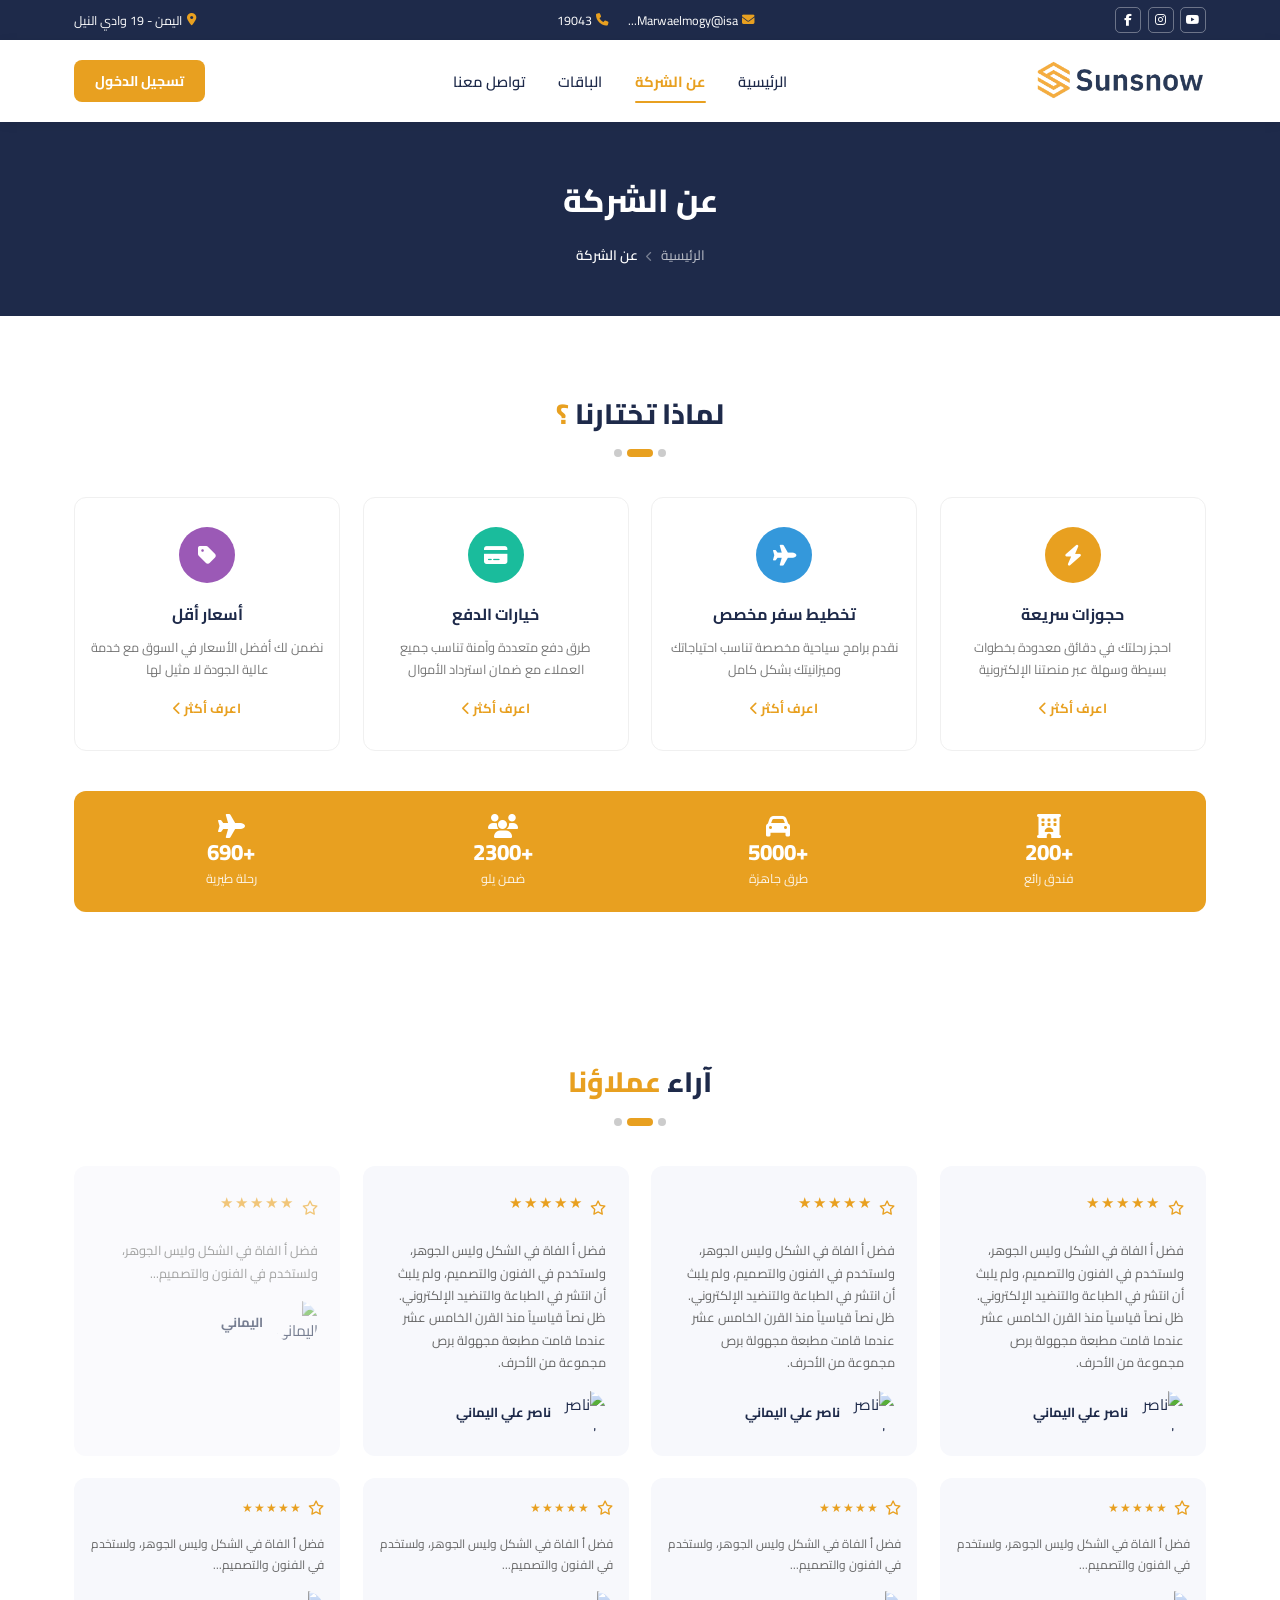
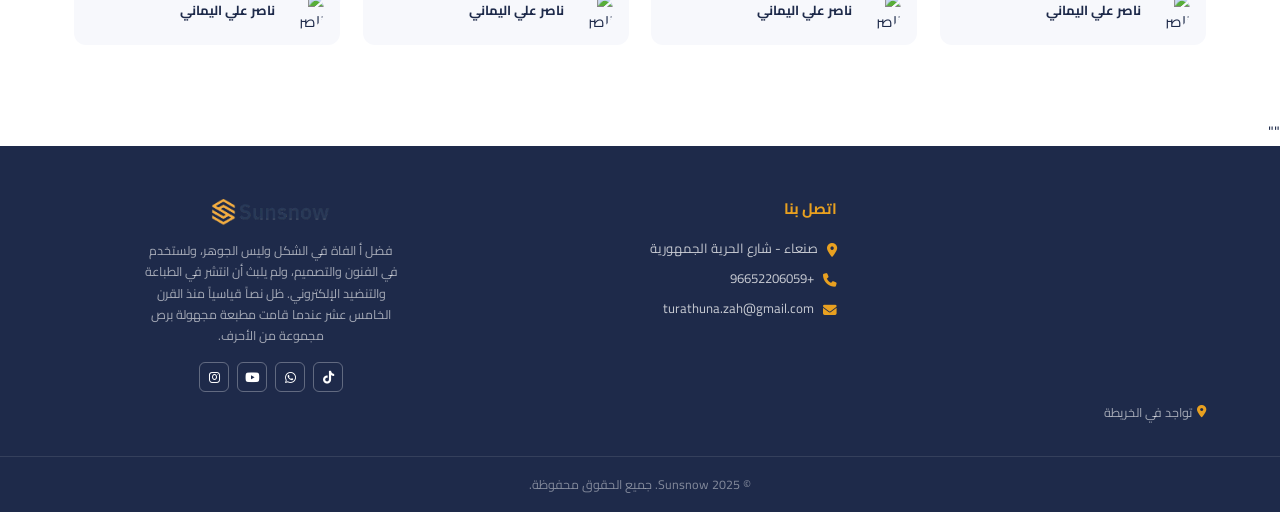
==== about.html @ 47062b10 "'sun'" ====
<!DOCTYPE html>
<html lang="ar" dir="rtl">
<head>
  <meta charset="UTF-8">
  <meta name="viewport" content="width=device-width, initial-scale=1.0">
  <title>Sunsnow - عن الشركة</title>
  <link rel="preconnect" href="https://fonts.googleapis.com">
  <link rel="preconnect" href="https://fonts.gstatic.com" crossorigin>
  <link href="https://fonts.googleapis.com/css2?family=Cairo:wght@400;600;700;800&display=swap" rel="stylesheet">
  <link rel="stylesheet" href="https://cdnjs.cloudflare.com/ajax/libs/font-awesome/6.5.0/css/all.min.css">
  <link rel="stylesheet" href="css/variables.css">
  <link rel="stylesheet" href="css/reset.css">
  <link rel="stylesheet" href="css/main.css">
  <link rel="stylesheet" href="css/about.css">
</head>
<body>

<!-- ===== TOP BAR ===== -->
<div class="topbar">
  <div class="container topbar__inner">
    <div class="topbar__social">
      <a href="#" aria-label="YouTube"><i class="fab fa-youtube"></i></a>
      <a href="#" aria-label="Instagram"><i class="fab fa-instagram"></i></a>
      <a href="#" aria-label="Facebook"><i class="fab fa-facebook-f"></i></a>
    </div>
    <div class="topbar__contact">
      <span><i class="fas fa-envelope"></i> Marwaelmogy@isa...</span>
      <span><i class="fas fa-phone"></i> 19043</span>
    </div>
    <div class="topbar__location">
      <span><i class="fas fa-map-marker-alt"></i> اليمن - 19 وادي النيل</span>
    </div>
  </div>
</div>

<!-- ===== NAVBAR ===== -->
<nav class="navbar" role="navigation" aria-label="القائمة الرئيسية">
  <div class="container navbar__inner">
    <div class="navbar__logo">
      <span class="navbar__logo-text">
        <img src="img/sunsnow.png" width="170" alt="Sunsnow">
      </span>
    </div>
    <ul class="navbar__links" role="list">
      <li><a href="index.html" class="nav-link">الرئيسية</a></li>
      <li><a href="about.html" class="nav-link nav-link--active" aria-current="page">عن الشركة</a></li>
      <li><a href="packages.html" class="nav-link">الباقات</a></li>
      <li><a href="index.html#contact" class="nav-link">تواصل معنا</a></li>
    </ul>
    <button class="btn-login" type="button">تسجيل الدخول</button>
  </div>
</nav>

<!-- ===== PAGE HERO (breadcrumb) ===== -->
<section class="page-hero" aria-label="عن الشركة">
  <div class="container page-hero__inner">
    <h1 class="page-hero__title">عن الشركة</h1>
    <nav class="breadcrumb" aria-label="مسار التنقل">
      <a href="index.html">الرئيسية</a>
      <span aria-hidden="true"><i class="fas fa-chevron-left"></i></span>
      <span aria-current="page">عن الشركة</span>
    </nav>
  </div>
</section>

<!-- ===== WHY US ===== -->
<section class="section why-us" aria-labelledby="why-title">
  <div class="container">
    <div class="section__head">
      <h2 id="why-title" class="section__title">لماذا تختارنا <span class="gold">؟</span></h2>
      <div class="section__divider"><span></span><span class="active"></span><span></span></div>
    </div>
    <div class="why-grid">
      <div class="why-card">
        <div class="why-card__icon why-card__icon--orange">
          <i class="fas fa-bolt"></i>
        </div>
        <h3>حجوزات سريعة</h3>
        <p>احجز رحلتك في دقائق معدودة بخطوات بسيطة وسهلة عبر منصتنا الإلكترونية</p>
        <a href="#" class="link-gold">اعرف أكثر <i class="fas fa-chevron-left"></i></a>
      </div>
      <div class="why-card">
        <div class="why-card__icon why-card__icon--blue">
          <i class="fas fa-plane"></i>
        </div>
        <h3>تخطيط سفر مخصص</h3>
        <p>نقدم برامج سياحية مخصصة تناسب احتياجاتك وميزانيتك بشكل كامل</p>
        <a href="#" class="link-gold">اعرف أكثر <i class="fas fa-chevron-left"></i></a>
      </div>
      <div class="why-card">
        <div class="why-card__icon why-card__icon--teal">
          <i class="fas fa-credit-card"></i>
        </div>
        <h3>خيارات الدفع</h3>
        <p>طرق دفع متعددة وآمنة تناسب جميع العملاء مع ضمان استرداد الأموال</p>
        <a href="#" class="link-gold">اعرف أكثر <i class="fas fa-chevron-left"></i></a>
      </div>
      <div class="why-card">
        <div class="why-card__icon why-card__icon--purple">
          <i class="fas fa-tag"></i>
        </div>
        <h3>أسعار أقل</h3>
        <p>نضمن لك أفضل الأسعار في السوق مع خدمة عالية الجودة لا مثيل لها</p>
        <a href="#" class="link-gold">اعرف أكثر <i class="fas fa-chevron-left"></i></a>
      </div>
    </div>

    <!-- Stats bar -->
    <div class="stats-bar">
      <div class="stat">
        <i class="fas fa-hotel stat__icon"></i>
        <span class="stat__num">+200</span>
        <span class="stat__lbl">فندق رائع</span>
      </div>
      <div class="stat">
        <i class="fas fa-car stat__icon"></i>
        <span class="stat__num">+5000</span>
        <span class="stat__lbl">طرق جاهزة</span>
      </div>
      <div class="stat">
        <i class="fas fa-users stat__icon"></i>
        <span class="stat__num">+2300</span>
        <span class="stat__lbl">ضمن يلو</span>
      </div>
      <div class="stat">
        <i class="fas fa-plane stat__icon"></i>
        <span class="stat__num">+690</span>
        <span class="stat__lbl">رحلة طيرية</span>
      </div>
    </div>
  </div>
</section>

<!-- ===== TESTIMONIALS ===== -->
<section class="section testimonials" aria-labelledby="test-title">
  <div class="container">
    <div class="section__head">
      <h2 id="test-title" class="section__title">آراء <span class="gold">عملاؤنا</span></h2>
      <div class="section__divider"><span></span><span class="active"></span><span></span></div>
    </div>
    <!-- Row 1 -->
    <div class="test-grid test-grid--4col">
      <article class="test-card">
        <div class="test-card__top">
          <span class="test-card__star-empty"><i class="far fa-star"></i></span>
          <div class="test-card__stars">★★★★★</div>
        </div>
        <p class="test-card__text">فضل أ الفاة في الشكل وليس الجوهر، ولستخدم في الفنون والتصميم، ولم يلبث أن انتشر في الطباعة والتنضيد الإلكتروني. ظل نصاً قياسياً منذ القرن الخامس عشر عندما قامت مطبعة مجهولة برص مجموعة من الأحرف.</p>
        <div class="test-card__author">
          <img src="https://i.pravatar.cc/48?img=5" alt="ناصر علي اليماني" loading="lazy">
          <div>
            <strong>ناصر علي اليماني</strong>
          </div>
        </div>
      </article>
      <article class="test-card">
        <div class="test-card__top">
          <span class="test-card__star-empty"><i class="far fa-star"></i></span>
          <div class="test-card__stars">★★★★★</div>
        </div>
        <p class="test-card__text">فضل أ الفاة في الشكل وليس الجوهر، ولستخدم في الفنون والتصميم، ولم يلبث أن انتشر في الطباعة والتنضيد الإلكتروني. ظل نصاً قياسياً منذ القرن الخامس عشر عندما قامت مطبعة مجهولة برص مجموعة من الأحرف.</p>
        <div class="test-card__author">
          <img src="https://i.pravatar.cc/48?img=9" alt="ناصر علي اليماني" loading="lazy">
          <div>
            <strong>ناصر علي اليماني</strong>
          </div>
        </div>
      </article>
      <article class="test-card">
        <div class="test-card__top">
          <span class="test-card__star-empty"><i class="far fa-star"></i></span>
          <div class="test-card__stars">★★★★★</div>
        </div>
        <p class="test-card__text">فضل أ الفاة في الشكل وليس الجوهر، ولستخدم في الفنون والتصميم، ولم يلبث أن انتشر في الطباعة والتنضيد الإلكتروني. ظل نصاً قياسياً منذ القرن الخامس عشر عندما قامت مطبعة مجهولة برص مجموعة من الأحرف.</p>
        <div class="test-card__author">
          <img src="https://i.pravatar.cc/48?img=15" alt="ناصر علي اليماني" loading="lazy">
          <div>
            <strong>ناصر علي اليماني</strong>
          </div>
        </div>
      </article>
      <!-- 4th card partial visible -->
      <article class="test-card test-card--peek">
        <div class="test-card__top">
          <span class="test-card__star-empty"><i class="far fa-star"></i></span>
          <div class="test-card__stars">★★★★★</div>
        </div>
        <p class="test-card__text">فضل أ الفاة في الشكل وليس الجوهر، ولستخدم في الفنون والتصميم...</p>
        <div class="test-card__author">
          <img src="https://i.pravatar.cc/48?img=20" alt="اليماني" loading="lazy">
          <div><strong>اليماني</strong></div>
        </div>
      </article>
    </div>
    <!-- Row 2 -->
    <div class="test-grid test-grid--sm" style="margin-top:1.4rem;">
      <article class="test-card test-card--sm">
        <div class="test-card__top">
          <span class="test-card__star-empty"><i class="far fa-star"></i></span>
          <div class="test-card__stars test-card__stars--sm">★★★★★</div>
        </div>
        <p class="test-card__text" style="font-size:0.75rem;">فضل أ الفاة في الشكل وليس الجوهر، ولستخدم في الفنون والتصميم...</p>
        <div class="test-card__author">
          <img src="https://i.pravatar.cc/40?img=25" alt="ناصر علي اليماني" loading="lazy">
          <div><strong>ناصر علي اليماني</strong></div>
        </div>
      </article>
      <article class="test-card test-card--sm">
        <div class="test-card__top">
          <span class="test-card__star-empty"><i class="far fa-star"></i></span>
          <div class="test-card__stars test-card__stars--sm">★★★★★</div>
        </div>
        <p class="test-card__text" style="font-size:0.75rem;">فضل أ الفاة في الشكل وليس الجوهر، ولستخدم في الفنون والتصميم...</p>
        <div class="test-card__author">
          <img src="https://i.pravatar.cc/40?img=30" alt="ناصر علي اليماني" loading="lazy">
          <div><strong>ناصر علي اليماني</strong></div>
        </div>
      </article>
      <article class="test-card test-card--sm">
        <div class="test-card__top">
          <span class="test-card__star-empty"><i class="far fa-star"></i></span>
          <div class="test-card__stars test-card__stars--sm">★★★★★</div>
        </div>
        <p class="test-card__text" style="font-size:0.75rem;">فضل أ الفاة في الشكل وليس الجوهر، ولستخدم في الفنون والتصميم...</p>
        <div class="test-card__author">
          <img src="https://i.pravatar.cc/40?img=35" alt="ناصر علي اليماني" loading="lazy">
          <div><strong>ناصر علي اليماني</strong></div>
        </div>
      </article>
      <article class="test-card test-card--sm">
        <div class="test-card__top">
          <span class="test-card__star-empty"><i class="far fa-star"></i></span>
          <div class="test-card__stars test-card__stars--sm">★★★★★</div>
        </div>
        <p class="test-card__text" style="font-size:0.75rem;">فضل أ الفاة في الشكل وليس الجوهر، ولستخدم في الفنون والتصميم...</p>
        <div class="test-card__author">
          <img src="https://i.pravatar.cc/40?img=40" alt="ناصر علي اليماني" loading="lazy">
          <div><strong>ناصر علي اليماني</strong></div>
        </div>
      </article>
    </div>
  </div>
</section>
""

<!-- ===== FOOTER ===== -->
<footer class="footer" role="contentinfo">
  <div class="container footer__inner">
    <div class="footer__map">
      <iframe
        src="https://www.openstreetmap.org/export/embed.html?bbox=44.1,12.7,44.3,12.9&layer=mapnik"
        width="100%" height="190" style="border:0;border-radius:8px;" loading="lazy"
        title="خريطة موقع Sunsnow"></iframe>
      <p class="footer__map-label"><i class="fas fa-map-marker-alt"></i> تواجد في الخريطة</p>
    </div>
    <div class="footer__col">
      <h4 class="footer__col-title">اتصل بنا</h4>
      <ul class="footer__contact-list">
        <li>
          <span class="footer__contact-icon"><i class="fas fa-map-marker-alt"></i></span>
          <span>صنعاء - شارع الحرية الجمهورية</span>
        </li>
        <li>
          <span class="footer__contact-icon"><i class="fas fa-phone"></i></span>
          <span>+96652206059</span>
        </li>
        <li>
          <span class="footer__contact-icon"><i class="fas fa-envelope"></i></span>
          <span>turathuna.zah@gmail.com</span>
        </li>
      </ul>
    </div>
    <div class="footer__brand">
      <div class="footer__logo">
        <img src="img/sunsnow.png" width="120" alt="Sunsnow">
      </div>
      <p class="footer__tagline">فضل أ الفاة في الشكل وليس الجوهر، ولستخدم في الفنون والتصميم، ولم يلبث أن انتشر في الطباعة والتنضيد الإلكتروني. ظل نصاً قياسياً منذ القرن الخامس عشر عندما قامت مطبعة مجهولة برص مجموعة من الأحرف.</p>
      <div class="footer__social">
        <a href="#" aria-label="TikTok"><i class="fab fa-tiktok"></i></a>
        <a href="#" aria-label="WhatsApp"><i class="fab fa-whatsapp"></i></a>
        <a href="#" aria-label="YouTube"><i class="fab fa-youtube"></i></a>
        <a href="#" aria-label="Instagram"><i class="fab fa-instagram"></i></a>
      </div>
    </div>
  </div>
  <div class="footer__bottom">
    <p>© 2025 Sunsnow. جميع الحقوق محفوظة.</p>
  </div>
</footer>

</body>
</html>
---- css/variables.css ----
:root {
  /* Colors */
  --color-navy: #1e2a4a;
  --color-gold: #e8a020;
  --color-white: #ffffff;
  --color-gray-light: #f5f5f5;
  --color-gray-text: #666666;
  --color-green: #25d366;
  --color-shadow: rgba(0, 0, 0, 0.1);

  /* Typography */
  --font-hero-title: 2.5rem;
  --font-section-title: 1.8rem;
  --font-card-title: 1.1rem;
  --font-body: 0.95rem;
  --font-small: 0.8rem;

  /* Layout */
  --container-max-width: 1200px;
  --container-padding: 0 1.5rem;
  --border-radius-card: 12px;
  --border-radius-btn: 8px;
}
---- css/main.css ----
/* =============================================
   SUNSNOW — Main Stylesheet
   ============================================= */

/* ---------- RESET & BASE ---------- */
*, *::before, *::after { box-sizing: border-box; margin: 0; padding: 0; }
ul, ol { list-style: none; }
a { text-decoration: none; color: inherit; }
img { max-width: 100%; display: block; }
button { cursor: pointer; font-family: inherit; border: none; background: none; }
input, select, textarea { font-family: inherit; }

body {
  font-family: 'Cairo', 'Tajawal', sans-serif;
  font-size: 0.95rem;
  color: #1e2a4a;
  background: #fff;
  direction: rtl;
}

.container {
  max-width: 1180px;
  margin: 0 auto;
  padding: 0 1.5rem;
}

/* ---------- UTILITIES ---------- */
.gold { color: #e8a020; }
.btn-gold {
  display: inline-flex;
  align-items: center;
  gap: 0.4rem;
  background: #e8a020;
  color: #fff;
  font-family: inherit;
  font-weight: 700;
  font-size: 0.95rem;
  padding: 0.65rem 1.6rem;
  border-radius: 8px;
  border: none;
  cursor: pointer;
  transition: opacity .2s, transform .1s;
}
.btn-gold:hover { opacity: .88; transform: translateY(-1px); }

.link-gold {
  color: #e8a020;
  font-weight: 700;
  font-size: 0.82rem;
}
.link-gold:hover { text-decoration: underline; }

/* Section shared */
.section { padding: 4.5rem 0; }

.section__head { text-align: center; margin-bottom: 2.5rem; }

.section__title {
  font-size: 1.75rem;
  font-weight: 800;
  color: #1e2a4a;
  margin-bottom: 0.6rem;
}

.section__divider {
  display: flex;
  justify-content: center;
  align-items: center;
  gap: 5px;
}
.section__divider span {
  width: 8px; height: 8px;
  border-radius: 50%;
  background: #ccc;
  display: inline-block;
}
.section__divider span.active {
  width: 26px;
  border-radius: 4px;
  background: #e8a020;
}

/* ---------- TOP BAR ---------- */
.topbar {
  background: #1e2a4a;
  color: #fff;
  font-size: 0.78rem;
  padding: 0.45rem 0;
}
.topbar__inner {
  display: flex;
  justify-content: space-between;
  align-items: center;
  gap: 1rem;
}
.topbar__social { display: flex; gap: 0.4rem; }
.topbar__social a,
.topbar__contact span,
.topbar__location span {
  display: inline-flex;
  align-items: center;
  gap: 0.3rem;
  color: #fff;
}
.topbar__social a {
  width: 26px; height: 26px;
  border: 1px solid rgba(255,255,255,.35);
  border-radius: 5px;
  justify-content: center;
  font-size: 0.75rem;
  transition: color .2s, border-color .2s;
}
.topbar__social a:hover { color: #e8a020; border-color: #e8a020; }
.topbar__contact { display: flex; gap: 1.2rem; }
.topbar__contact span i,
.topbar__location span i { color: #e8a020; }

/* ---------- NAVBAR ---------- */
.navbar {
  background: #fff;
  box-shadow: 0 2px 10px rgba(0,0,0,.08);
  position: relative;
  z-index: 100;
  padding: 0.9rem 0;
}
.navbar__inner {
  display: flex;
  align-items: center;
  justify-content: space-between;
}
.navbar__logo {
  display: flex;
  align-items: center;
  gap: 0.45rem;
  font-size: 1.25rem;
  font-weight: 800;
  color: #1e2a4a;
}
.navbar__logo-text { letter-spacing: -0.5px; }
.navbar__links {
  display: flex;
  gap: 0.25rem;
  align-items: center;
}
.nav-link {
  color: #1e2a4a;
  font-weight: 600;
  font-size: 0.92rem;
  padding: 0.3rem 0.9rem;
  position: relative;
  transition: color .2s;
}
.nav-link:hover { color: #e8a020; }
.nav-link--active {
  color: #e8a020;
  font-weight: 700;
}
.nav-link--active::after {
  content: '';
  position: absolute;
  bottom: -4px; right: 0.9rem; left: 0.9rem;
  height: 2px;
  background: #e8a020;
  border-radius: 2px;
}
.btn-login {
  background: #e8a020;
  color: #fff;
  font-weight: 700;
  font-size: 0.88rem;
  padding: 0.5rem 1.3rem;
  border-radius: 8px;
  transition: opacity .2s;
}
.btn-login:hover { opacity: .88; }

/* Floating avatar */
.navbar__avatar {
  position: absolute;
  top: 50%; left: 50%;
  transform: translate(-50%, -50%);
  width: 54px; height: 54px;
  border-radius: 50%;
  overflow: hidden;
  border: 3px solid #fff;
  box-shadow: 0 2px 10px rgba(0,0,0,.15);
}
.navbar__avatar img { width: 100%; height: 100%; object-fit: cover; }

/* ---------- HERO ---------- */
.hero {
  background: #1e2a4a;
  color: #fff;
  padding: 5rem 0 6.5rem;
  text-align: center;
  position: relative;
}
.hero__content { max-width: 680px; margin: 0 auto; }
.hero__title {
  font-size: 2.2rem;
  font-weight: 800;
  line-height: 1.55;
  margin-bottom: 1rem;
}
.hero__sub {
  font-size: 0.95rem;
  color: rgba(255,255,255,.8);
  line-height: 1.9;
  margin-bottom: 2rem;
}
.hero__chat {
  position: absolute;
  top: 1.5rem; right: 1.5rem;
  width: 48px; height: 48px;
  border-radius: 50%;
  background: #25d366;
  color: #fff;
  font-size: 1rem;
  font-weight: 800;
  display: flex;
  align-items: center;
  justify-content: center;
  box-shadow: 0 2px 8px rgba(0,0,0,.2);
  transition: transform .2s;
}
.hero__chat:hover { transform: scale(1.1); }

/* ---------- SEARCH ---------- */
.search-wrap {
  position: relative;
  z-index: 50;
  padding-bottom: 2rem;
}
.search-wrap__inner {
  position: relative;
  display: flex;
  justify-content: center;
}
.search-box {
  background: #fff;
  border-radius: 12px;
  box-shadow: 0 6px 28px rgba(0,0,0,.12);
  padding: 1.4rem 1.8rem;
  margin-top: -3rem;
  width: 100%;
  max-width: 860px;
}
.search-box__fields {
  display: flex;
  gap: 1rem;
  align-items: flex-end;
}
.search-field {
  flex: 1;
  display: flex;
  flex-direction: column;
  gap: 0.3rem;
}
.search-field label {
  font-size: 0.78rem;
  font-weight: 700;
  color: #888;
}
.search-field input,
.search-field select {
  border: 1px solid #e0e0e0;
  border-radius: 8px;
  padding: 0.6rem 0.8rem;
  font-size: 0.88rem;
  color: #1e2a4a;
  outline: none;
  background: #fff;
  transition: border-color .2s;
}
.search-field input:focus,
.search-field select:focus { border-color: #e8a020; }
.search-box__btn {
  background: #e8a020;
  color: #fff;
  border-radius: 8px;
  padding: 0.65rem 1rem;
  font-size: 1rem;
  flex-shrink: 0;
  transition: opacity .2s;
}
.search-box__btn:hover { opacity: .85; }

/* Side avatar */
.search-wrap__avatar {
  position: absolute;
  left: 0;
  top: 50%;
  transform: translateY(calc(-50% + 1.5rem));
  width: 90px; height: 90px;
  border-radius: 50%;
  overflow: hidden;
  border: 4px solid #fff;
  box-shadow: 0 4px 14px rgba(0,0,0,.12);
}
.search-wrap__avatar img { width: 100%; height: 100%; object-fit: cover; }

/* ---------- DESTINATIONS ---------- */
.destinations { background: #f7f8fc; }

.cards-grid {
  display: grid;
  grid-template-columns: repeat(3, 1fr);
  gap: 1.4rem;
}

.dest-card {
  background: #fff;
  border-radius: 12px;
  box-shadow: 0 2px 14px rgba(0,0,0,.07);
  overflow: hidden;
  transition: transform .25s, box-shadow .25s;
}
.dest-card:hover {
  transform: translateY(-5px);
  box-shadow: 0 10px 28px rgba(0,0,0,.12);
}
.dest-card__img-wrap { position: relative; }
.dest-card__img-wrap img {
  width: 100%; height: 205px;
  object-fit: cover; display: block;
}
.badge {
  position: absolute;
  bottom: 0.7rem; right: 0.7rem;
  padding: 0.22rem 0.65rem;
  border-radius: 20px;
  font-size: 0.75rem;
  font-weight: 700;
  border: 1.5px solid currentColor;
  background: rgba(255,255,255,.92);
}
.badge--gold  { color: #e8a020; }
.badge--green { color: #2ecc71; }
.badge--blue  { color: #3498db; }

.dest-card__body { padding: 1rem 1.1rem; }
.dest-card__body h3 {
  font-size: 1rem;
  font-weight: 700;
  color: #1e2a4a;
  margin-bottom: 0.4rem;
}
.dest-card__body p {
  font-size: 0.8rem;
  color: #777;
  line-height: 1.7;
  margin-bottom: 0.7rem;
}
.dest-card__meta {
  display: flex;
  gap: 0.5rem;
  margin-bottom: 0.6rem;
  font-size: 0.82rem;
  color: #aaa;
}

/* Pagination dots */
.dots-nav {
  display: flex;
  justify-content: center;
  gap: 0.5rem;
  margin-top: 2rem;
}
.dot {
  width: 10px; height: 10px;
  border-radius: 50%;
  background: #ccc;
  transition: background .2s;
}
.dot--active {
  background: #e8a020;
  width: 26px;
  border-radius: 5px;
}

/* ---------- WHY US ---------- */
.why-us { background: #fff; }

.why-grid {
  display: grid;
  grid-template-columns: repeat(4, 1fr);
  gap: 1.4rem;
  margin-bottom: 2.5rem;
}
.why-card {
  text-align: center;
  padding: 1.8rem 1rem;
  border-radius: 12px;
  border: 1px solid #f0f0f0;
  transition: box-shadow .2s, transform .2s;
}
.why-card:hover {
  box-shadow: 0 6px 20px rgba(0,0,0,.08);
  transform: translateY(-3px);
}
.why-card__icon {
  width: 56px; height: 56px;
  border-radius: 50%;
  display: flex;
  align-items: center;
  justify-content: center;
  margin: 0 auto 1rem;
  font-size: 1.3rem;
  color: #fff;
}
.why-card__icon--purple { background: #9b59b6; }
.why-card__icon--blue   { background: #3498db; }
.why-card__icon--green  { background: #2ecc71; }
.why-card__icon--orange { background: #e8a020; }

.why-card h3 {
  font-size: 1rem;
  font-weight: 700;
  color: #1e2a4a;
  margin-bottom: 0.5rem;
}
.why-card p {
  font-size: 0.8rem;
  color: #777;
  line-height: 1.7;
  margin-bottom: 0.75rem;
}
.why-card__stat {
  display: flex;
  align-items: baseline;
  justify-content: center;
  gap: 0.3rem;
}
.why-card__num {
  font-size: 1.1rem;
  font-weight: 800;
  color: #e8a020;
}
.why-card__unit {
  font-size: 0.75rem;
  color: #aaa;
}

/* Stats bar */
.stats-bar {
  display: flex;
  justify-content: space-around;
  align-items: center;
  background: #e8a020;
  border-radius: 12px;
  padding: 1.4rem 2rem;
  gap: 1rem;
}
.stat {
  display: flex;
  flex-direction: column;
  align-items: center;
  gap: 0.2rem;
  color: #fff;
  text-align: center;
}
.stat__icon { font-size: 1.5rem; }
.stat__num  { font-size: 1.4rem; font-weight: 800; line-height: 1; }
.stat__lbl  { font-size: 0.78rem; opacity: .9; }

/* ---------- GALLERY ---------- */
.gallery { background: #f7f8fc; }

.gallery-grid {
  display: grid;
  grid-template-columns: repeat(4, 1fr);
  gap: 1rem;
}
.gallery-item {
  position: relative;
  border-radius: 12px;
  overflow: hidden;
  display: block;
}
.gallery-item img {
  width: 100%; height: 225px;
  object-fit: cover;
  display: block;
  transition: transform .35s;
}
.gallery-item:hover img { transform: scale(1.06); }
.gallery-item__overlay {
  position: absolute;
  inset: 0;
  background: linear-gradient(to top, rgba(0,0,0,.55) 0%, transparent 55%);
  display: flex;
  align-items: flex-end;
  padding: 0.8rem;
}
.gallery-item__overlay span {
  color: #fff;
  font-size: 0.82rem;
  font-weight: 700;
  display: flex;
  align-items: center;
  gap: 0.3rem;
}

/* ---------- TESTIMONIALS ---------- */
.testimonials { background: #fff; }

.test-grid {
  display: grid;
  grid-template-columns: repeat(3, 1fr);
  gap: 1.4rem;
}
.test-grid--sm {
  grid-template-columns: repeat(4, 1fr);
  margin-top: 1.4rem;
}
.test-card {
  background: #f7f8fc;
  border-radius: 12px;
  padding: 1.4rem;
  transition: box-shadow .2s;
}
.test-card:hover { box-shadow: 0 4px 16px rgba(0,0,0,.08); }
.test-card__stars {
  color: #e8a020;
  font-size: 0.95rem;
  letter-spacing: 2px;
  margin-bottom: 0.7rem;
}
.test-card__stars--sm {
  font-size: 0.72rem;
  margin-bottom: 0;
  letter-spacing: 1px;
}
.test-card__text {
  font-size: 0.8rem;
  color: #666;
  line-height: 1.75;
  margin-bottom: 1rem;
}
.test-card__author {
  display: flex;
  align-items: center;
  gap: 0.7rem;
}
.test-card__author img {
  width: 44px; height: 44px;
  border-radius: 50%;
  object-fit: cover;
  flex-shrink: 0;
}
.test-card--sm .test-card__author img {
  width: 38px; height: 38px;
}
.test-card__author strong {
  display: block;
  font-size: 0.82rem;
  font-weight: 700;
  color: #1e2a4a;
}
.test-card__author span {
  font-size: 0.72rem;
  color: #aaa;
}
.test-card--sm { padding: 1rem; }

/* ---------- CONTACT ---------- */
.contact { background: #f7f8fc; }

.contact__inner {
  display: grid;
  grid-template-columns: 1fr 1fr;
  gap: 3.5rem;
  align-items: start;
}
.contact__form {
  display: flex;
  flex-direction: column;
  gap: 1rem;
}
.form-row {
  display: flex;
  flex-direction: column;
  gap: 0.3rem;
}
.form-row label {
  font-size: 0.82rem;
  font-weight: 700;
  color: #1e2a4a;
}
.form-row input,
.form-row textarea {
  border: 1px solid #ddd;
  border-radius: 8px;
  padding: 0.65rem 0.9rem;
  font-size: 0.88rem;
  color: #1e2a4a;
  background: #fff;
  outline: none;
  resize: none;
  transition: border-color .2s;
}
.form-row input:focus,
.form-row textarea:focus { border-color: #e8a020; }
.form-row textarea { min-height: 110px; }

.contact__list {
  display: flex;
  flex-direction: column;
  gap: 1rem;
  margin-top: 1.5rem;
}
.contact__list li {
  display: flex;
  align-items: center;
  gap: 0.75rem;
  font-size: 0.9rem;
  color: #1e2a4a;
}
.contact__icon {
  width: 36px; height: 36px;
  border-radius: 50%;
  display: flex;
  align-items: center;
  justify-content: center;
  flex-shrink: 0;
  font-size: 0.9rem;
}
.contact__icon--gold {
  background: #e8a020;
  color: #fff;
}

/* ---------- FOOTER ---------- */
.footer {
  background: #1e2a4a;
  color: #fff;
  padding: 3rem 0 0;
}
.footer__inner {
  display: grid;
  grid-template-columns: 1.2fr 0.8fr 1fr;
  gap: 2.5rem;
  align-items: start;
  padding-bottom: 2rem;
}
.footer__map-label {
  font-size: 0.78rem;
  color: rgba(255,255,255,.6);
  margin-top: 0.5rem;
  display: flex;
  align-items: center;
  gap: 0.3rem;
}
.footer__map-label i { color: #e8a020; }

.footer__col-title {
  font-size: 0.95rem;
  font-weight: 700;
  color: #e8a020;
  margin-bottom: 1rem;
}
.footer__col ul { display: flex; flex-direction: column; gap: 0.5rem; }
.footer__col a {
  font-size: 0.82rem;
  color: rgba(255,255,255,.7);
  transition: color .2s;
}
.footer__col a:hover { color: #e8a020; }

.footer__brand { text-align: center; }
.footer__logo {
  display: flex;
  align-items: center;
  justify-content: center;
  gap: 0.45rem;
  font-size: 1.2rem;
  font-weight: 800;
  color: #fff;
  margin-bottom: 0.6rem;
}
.footer__tagline {
  font-size: 0.8rem;
  color: rgba(255,255,255,.6);
  margin-bottom: 1rem;
}
.footer__social {
  display: flex;
  justify-content: center;
  gap: 0.5rem;
}
.footer__social a {
  width: 30px; height: 30px;
  border: 1px solid rgba(255,255,255,.3);
  border-radius: 6px;
  display: flex;
  align-items: center;
  justify-content: center;
  font-size: 0.8rem;
  color: #fff;
  transition: color .2s, border-color .2s;
}
.footer__social a:hover { color: #e8a020; border-color: #e8a020; }

.footer__bottom {
  border-top: 1px solid rgba(255,255,255,.1);
  text-align: center;
  padding: 1rem;
  font-size: 0.78rem;
  color: rgba(255,255,255,.45);
}

/* ---------- RESPONSIVE ---------- */
@media (max-width: 1023px) {
  .why-grid { grid-template-columns: repeat(2, 1fr); }
  .gallery-grid { grid-template-columns: repeat(2, 1fr); }
  .footer__inner { grid-template-columns: 1fr 1fr; }
}

@media (max-width: 767px) {
  .topbar__inner { flex-direction: column; gap: 0.4rem; text-align: center; }
  .navbar__links { display: none; }
  .hero { padding: 3rem 0 5rem; }
  .hero__title { font-size: 1.5rem; }
  .search-box { margin: -2rem 1rem 0; padding: 1rem; }
  .search-box__fields { flex-direction: column; }
  .search-wrap__avatar { display: none; }
  .cards-grid { grid-template-columns: 1fr; }
  .why-grid { grid-template-columns: repeat(2, 1fr); }
  .stats-bar { flex-wrap: wrap; gap: 1.5rem; }
  .gallery-grid { grid-template-columns: repeat(2, 1fr); }
  .test-grid { grid-template-columns: 1fr; }
  .test-grid--sm { grid-template-columns: repeat(2, 1fr); }
  .contact__inner { grid-template-columns: 1fr; }
  .footer__inner { grid-template-columns: 1fr; }
}
---- css/about.css ----
/* ===== PAGE HERO (breadcrumb banner) ===== */
.page-hero {
  background: #1e2a4a;
  color: #fff;
  padding: 3rem 0;
  text-align: center;
}

.page-hero__title {
  font-size: 2rem;
  font-weight: 800;
  margin-bottom: 0.75rem;
}

.breadcrumb {
  display: flex;
  align-items: center;
  justify-content: center;
  gap: 0.5rem;
  font-size: 0.85rem;
  color: rgba(255,255,255,0.7);
}

.breadcrumb a {
  color: rgba(255,255,255,0.7);
  transition: color 0.2s;
}

.breadcrumb a:hover { color: #e8a020; }

.breadcrumb i {
  font-size: 0.65rem;
  color: rgba(255,255,255,0.4);
}

.breadcrumb span[aria-current] {
  color: #fff;
  font-weight: 600;
}

/* ===== WHY CARDS — about page variant ===== */
/* Cards on about page have "اعرف أكثر" link instead of stat */
.why-card__icon--teal { background: #1abc9c; }

/* ===== TESTIMONIALS — about page variant ===== */
/* Star + empty star layout at top of card */
.test-card__top {
  display: flex;
  align-items: center;
  gap: 0.4rem;
  margin-bottom: 0.7rem;
}

.test-card__star-empty {
  color: #e8a020;
  font-size: 0.9rem;
}

/* 4-column row 1 on about page */
.test-grid--4col {
  grid-template-columns: repeat(4, 1fr);
}

/* Peek card (partially visible 4th card) */
.test-card--peek {
  opacity: 0.6;
}

/* ===== FOOTER — about page contact list ===== */
.footer__contact-list {
  display: flex;
  flex-direction: column;
  gap: 0.85rem;
}

.footer__contact-list li {
  display: flex;
  align-items: flex-start;
  gap: 0.6rem;
  font-size: 0.82rem;
  color: rgba(255,255,255,0.75);
  line-height: 1.5;
}

.footer__contact-icon {
  color: #e8a020;
  font-size: 0.85rem;
  margin-top: 0.1rem;
  flex-shrink: 0;
}

/* Footer brand tagline — longer on about page */
.footer__tagline {
  font-size: 0.78rem;
  color: rgba(255,255,255,0.6);
  line-height: 1.7;
  margin-bottom: 1rem;
  max-width: 260px;
  margin-left: auto;
  margin-right: auto;
}

/* Footer grid — about page: map | contact | brand */
.footer__inner {
  grid-template-columns: 1fr 1fr 1.2fr;
}

/* ===== RESPONSIVE ===== */
@media (max-width: 1023px) {
  .test-grid { grid-template-columns: repeat(2, 1fr); }
  .test-card--peek { display: none; }
}

@media (max-width: 767px) {
  .page-hero__title { font-size: 1.5rem; }
  .test-grid { grid-template-columns: 1fr; }
  .test-card--peek { display: none; }
  .footer__inner { grid-template-columns: 1fr; }
}

/* 4-col grid for row 1 testimonials */
.test-grid--4col {
  grid-template-columns: repeat(4, 1fr);
}

@media (max-width: 1023px) {
  .test-grid--4col { grid-template-columns: repeat(2, 1fr); }
}

@media (max-width: 767px) {
  .test-grid--4col { grid-template-columns: 1fr; }
}
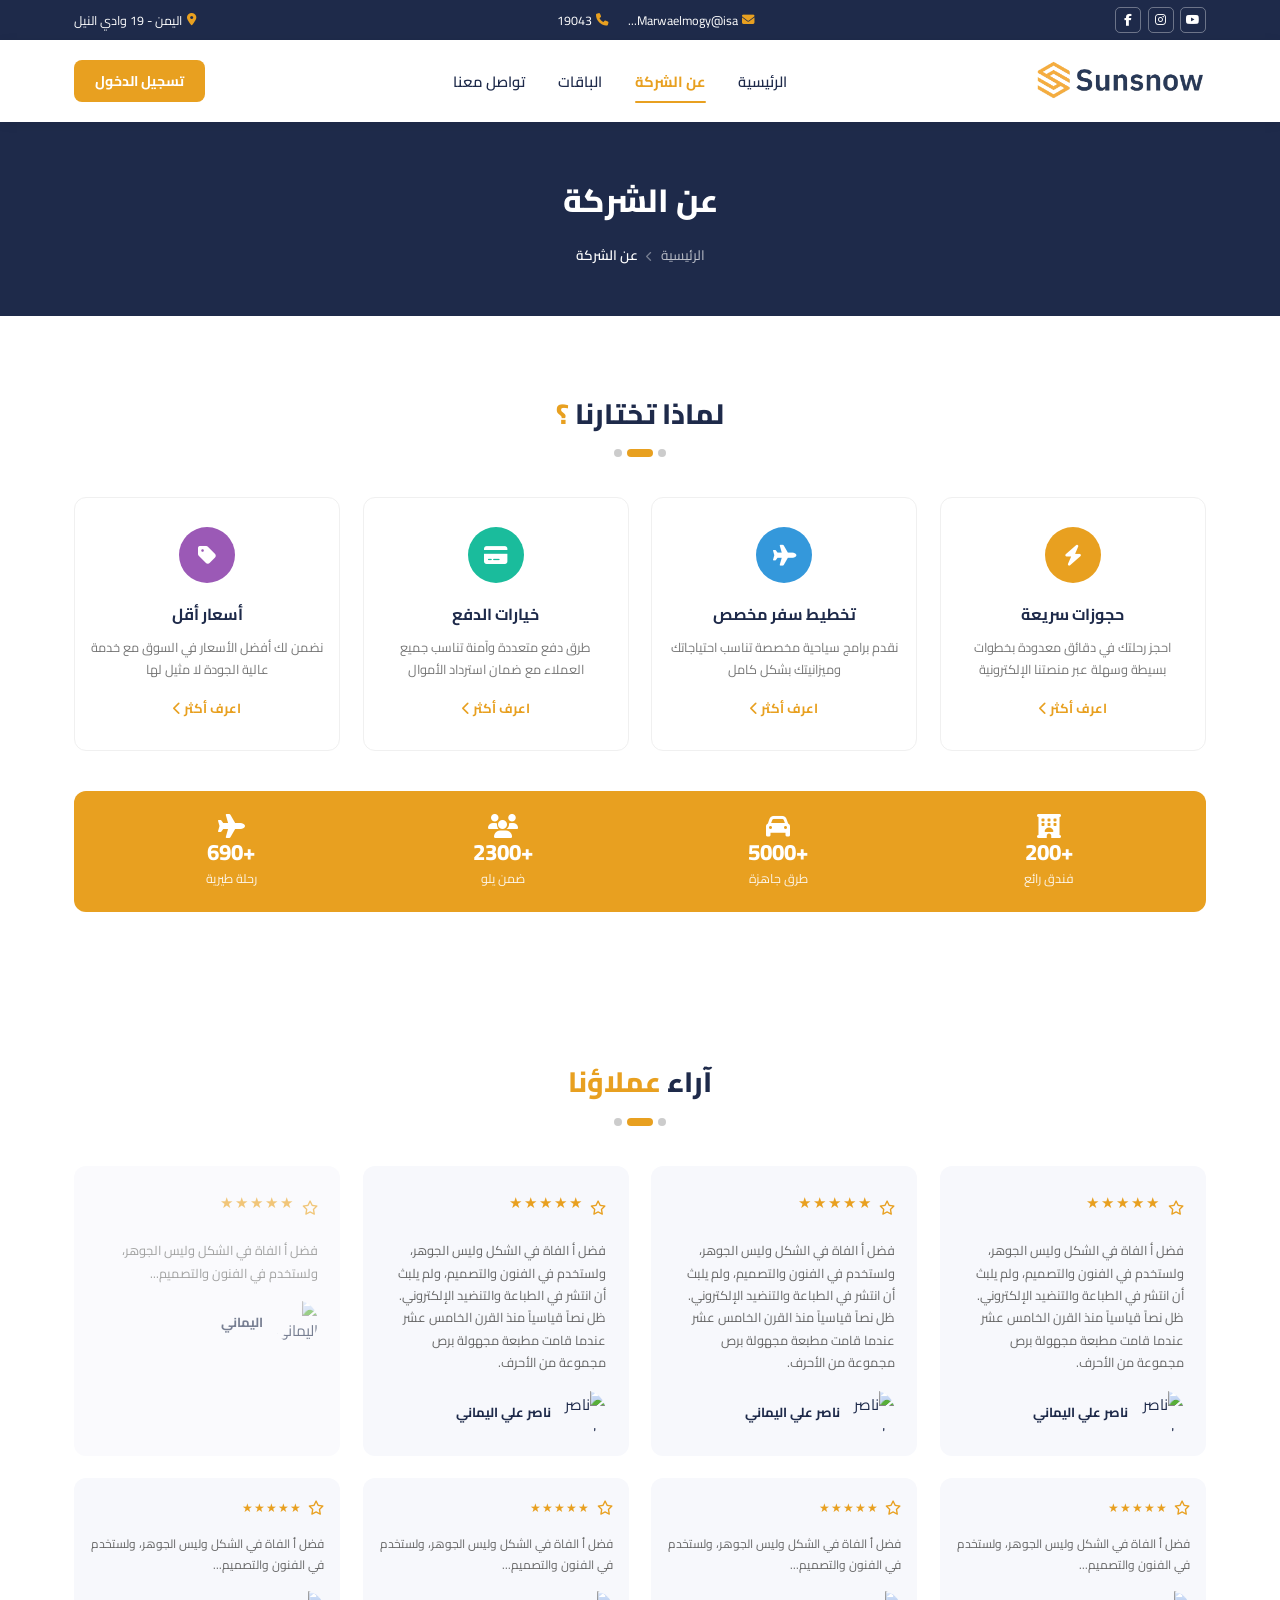
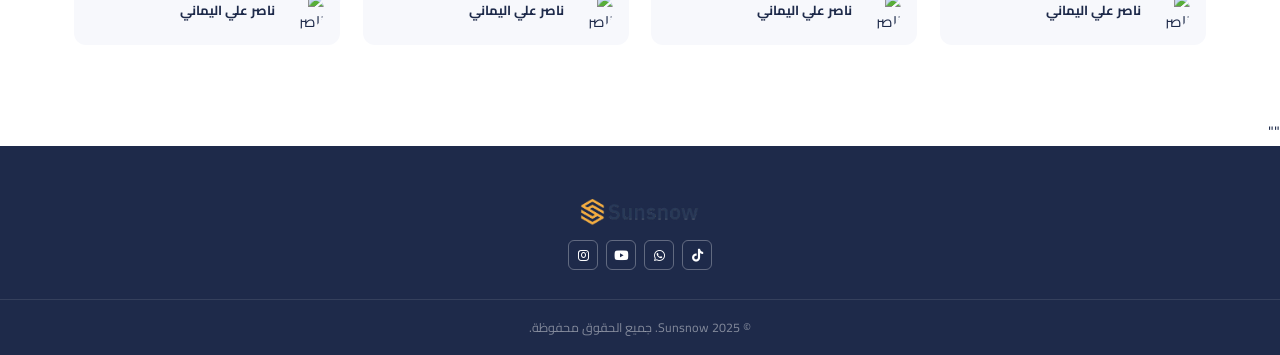
==== commit 3bdc151b: "Merge pull request #1 from devmohamedamrgobus/master 'v2'" ====
--- a/about.html
+++ b/about.html
@@ -245,42 +245,20 @@
 
 <!-- ===== FOOTER ===== -->
 <footer class="footer" role="contentinfo">
-  <div class="container footer__inner">
-    <div class="footer__map">
-      <iframe
-        src="https://www.openstreetmap.org/export/embed.html?bbox=44.1,12.7,44.3,12.9&layer=mapnik"
-        width="100%" height="190" style="border:0;border-radius:8px;" loading="lazy"
-        title="خريطة موقع Sunsnow"></iframe>
-      <p class="footer__map-label"><i class="fas fa-map-marker-alt"></i> تواجد في الخريطة</p>
-    </div>
-    <div class="footer__col">
-      <h4 class="footer__col-title">اتصل بنا</h4>
-      <ul class="footer__contact-list">
-        <li>
-          <span class="footer__contact-icon"><i class="fas fa-map-marker-alt"></i></span>
-          <span>صنعاء - شارع الحرية الجمهورية</span>
-        </li>
-        <li>
-          <span class="footer__contact-icon"><i class="fas fa-phone"></i></span>
-          <span>+96652206059</span>
-        </li>
-        <li>
-          <span class="footer__contact-icon"><i class="fas fa-envelope"></i></span>
-          <span>turathuna.zah@gmail.com</span>
-        </li>
-      </ul>
-    </div>
+  <div class="container ">
     <div class="footer__brand">
       <div class="footer__logo">
         <img src="img/sunsnow.png" width="120" alt="Sunsnow">
       </div>
-      <p class="footer__tagline">فضل أ الفاة في الشكل وليس الجوهر، ولستخدم في الفنون والتصميم، ولم يلبث أن انتشر في الطباعة والتنضيد الإلكتروني. ظل نصاً قياسياً منذ القرن الخامس عشر عندما قامت مطبعة مجهولة برص مجموعة من الأحرف.</p>
+      <!-- <p class="footer__tagline">فضل أ الفاة في الشكل وليس الجوهر، ولستخدم في الفنون والتصميم، ولم يلبث أن انتشر في الطباعة والتنضيد الإلكتروني. ظل نصاً قياسياً منذ القرن الخامس عشر عندما قامت مطبعة مجهولة برص مجموعة من الأحرف.</p> -->
       <div class="footer__social">
         <a href="#" aria-label="TikTok"><i class="fab fa-tiktok"></i></a>
         <a href="#" aria-label="WhatsApp"><i class="fab fa-whatsapp"></i></a>
         <a href="#" aria-label="YouTube"><i class="fab fa-youtube"></i></a>
         <a href="#" aria-label="Instagram"><i class="fab fa-instagram"></i></a>
       </div>
+           <br>
+
     </div>
   </div>
   <div class="footer__bottom">
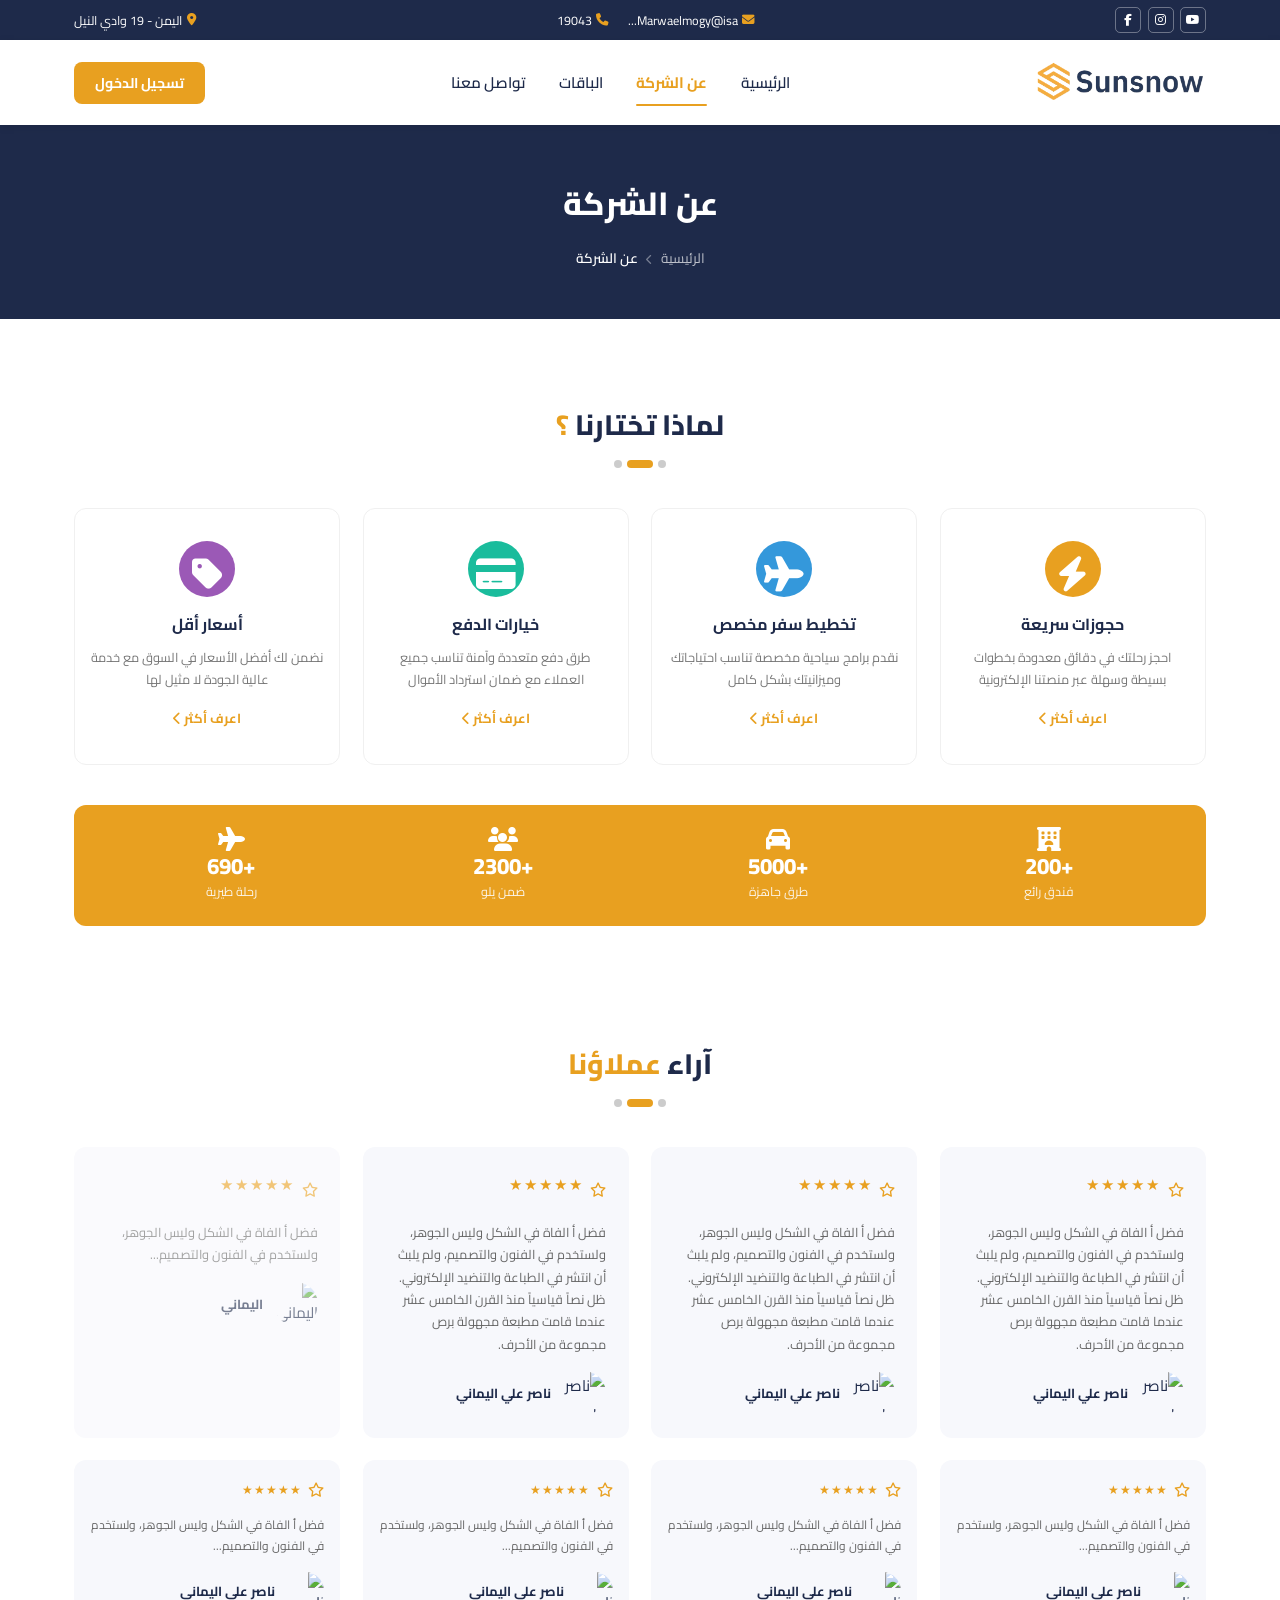
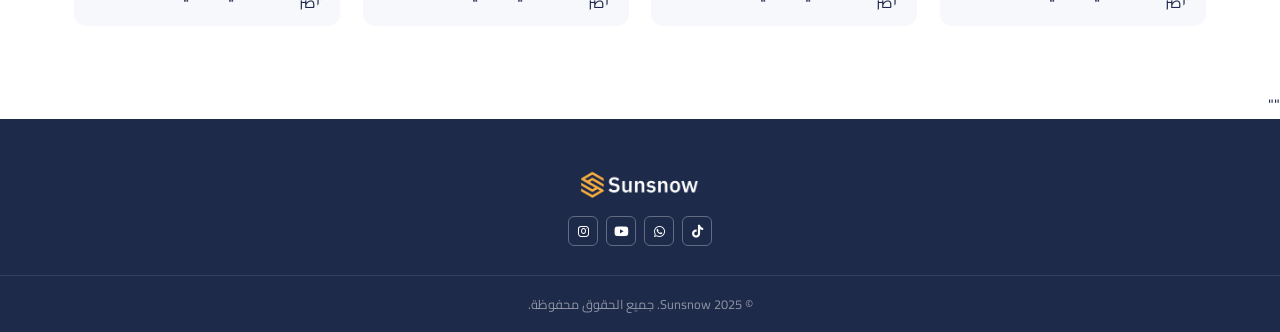
==== commit 7d444ade: "Merge pull request #2 from devmohamedamrgobus/master 'v3'" ====
--- a/about.html
+++ b/about.html
@@ -11,7 +11,17 @@
   <link rel="stylesheet" href="css/variables.css">
   <link rel="stylesheet" href="css/reset.css">
   <link rel="stylesheet" href="css/main.css">
+  <!-- Component CSS -->
+  <link rel="stylesheet" href="css/components/top-bar.css">
+  <link rel="stylesheet" href="css/components/navbar.css">
+  <link rel="stylesheet" href="css/components/hero.css">
+  <link rel="stylesheet" href="css/components/why-us.css">
+  <link rel="stylesheet" href="css/components/testimonials.css">
+  <link rel="stylesheet" href="css/components/footer.css">
+  <!-- Page-specific CSS -->
   <link rel="stylesheet" href="css/about.css">
+  <!-- Responsive overrides (must be last) -->
+  <link rel="stylesheet" href="css/responsive.css">
 </head>
 <body>
 
@@ -38,7 +48,7 @@
   <div class="container navbar__inner">
     <div class="navbar__logo">
       <span class="navbar__logo-text">
-        <img src="img/sunsnow.png" width="170" alt="Sunsnow">
+        <img src="img/sunsnow.png" alt="Sunsnow">
       </span>
     </div>
     <ul class="navbar__links" role="list">
@@ -48,6 +58,9 @@
       <li><a href="index.html#contact" class="nav-link">تواصل معنا</a></li>
     </ul>
     <button class="btn-login" type="button">تسجيل الدخول</button>
+    <button class="navbar__toggle" aria-label="القائمة" aria-expanded="false">
+      <i class="fas fa-bars"></i>
+    </button>
   </div>
 </nav>
 
@@ -248,7 +261,7 @@
   <div class="container ">
     <div class="footer__brand">
       <div class="footer__logo">
-        <img src="img/sunsnow.png" width="120" alt="Sunsnow">
+        <img src="img/white.png" alt="Sunsnow">
       </div>
       <!-- <p class="footer__tagline">فضل أ الفاة في الشكل وليس الجوهر، ولستخدم في الفنون والتصميم، ولم يلبث أن انتشر في الطباعة والتنضيد الإلكتروني. ظل نصاً قياسياً منذ القرن الخامس عشر عندما قامت مطبعة مجهولة برص مجموعة من الأحرف.</p> -->
       <div class="footer__social">
@@ -266,5 +279,19 @@
   </div>
 </footer>
 
+<!-- Mobile nav toggle -->
+<script>
+  (function() {
+    var toggle = document.querySelector('.navbar__toggle');
+    var links = document.querySelector('.navbar__links');
+    if (toggle && links) {
+      toggle.addEventListener('click', function() {
+        var open = links.classList.toggle('navbar__links--open');
+        toggle.setAttribute('aria-expanded', open);
+      });
+    }
+  })();
+</script>
+
 </body>
 </html>
--- a/css/main.css
+++ b/css/main.css
@@ -709,27 +709,4 @@
   color: rgba(255,255,255,.45);
 }
 
-/* ---------- RESPONSIVE ---------- */
-@media (max-width: 1023px) {
-  .why-grid { grid-template-columns: repeat(2, 1fr); }
-  .gallery-grid { grid-template-columns: repeat(2, 1fr); }
-  .footer__inner { grid-template-columns: 1fr 1fr; }
-}
-
-@media (max-width: 767px) {
-  .topbar__inner { flex-direction: column; gap: 0.4rem; text-align: center; }
-  .navbar__links { display: none; }
-  .hero { padding: 3rem 0 5rem; }
-  .hero__title { font-size: 1.5rem; }
-  .search-box { margin: -2rem 1rem 0; padding: 1rem; }
-  .search-box__fields { flex-direction: column; }
-  .search-wrap__avatar { display: none; }
-  .cards-grid { grid-template-columns: 1fr; }
-  .why-grid { grid-template-columns: repeat(2, 1fr); }
-  .stats-bar { flex-wrap: wrap; gap: 1.5rem; }
-  .gallery-grid { grid-template-columns: repeat(2, 1fr); }
-  .test-grid { grid-template-columns: 1fr; }
-  .test-grid--sm { grid-template-columns: repeat(2, 1fr); }
-  .contact__inner { grid-template-columns: 1fr; }
-  .footer__inner { grid-template-columns: 1fr; }
-}
+
--- a/css/components/top-bar.css
+++ b/css/components/top-bar.css
@@ -0,0 +1,68 @@
+.top-bar {
+  background: var(--color-navy);
+  color: var(--color-white);
+  padding: 0.5rem 0;
+  font-size: var(--font-small);
+}
+
+.top-bar__inner {
+  display: flex;
+  justify-content: space-between;
+  align-items: center;
+  gap: 1rem;
+}
+
+.top-bar__social {
+  display: flex;
+  gap: 0.5rem;
+}
+
+.social-icon {
+  color: var(--color-white);
+  width: 28px;
+  height: 28px;
+  border: 1px solid rgba(255,255,255,0.3);
+  border-radius: 6px;
+  display: flex;
+  align-items: center;
+  justify-content: center;
+  font-size: 0.85rem;
+  transition: color 0.2s, border-color 0.2s;
+}
+
+.social-icon:hover {
+  color: var(--color-gold);
+  border-color: var(--color-gold);
+}
+
+.top-bar__contact {
+  display: flex;
+  gap: 1.5rem;
+  align-items: center;
+}
+
+.top-bar__contact span,
+.top-bar__location span {
+  display: flex;
+  align-items: center;
+  gap: 0.3rem;
+}
+
+/* ── Mobile ── */
+@media (max-width: 767px) {
+  .top-bar__inner {
+    flex-direction: column;
+    text-align: center;
+    gap: 0.5rem;
+  }
+
+  .top-bar__social {
+    justify-content: center;
+  }
+
+  .top-bar__contact {
+    justify-content: center;
+    flex-wrap: wrap;
+    gap: 0.75rem;
+  }
+}
--- a/css/components/navbar.css
+++ b/css/components/navbar.css
@@ -0,0 +1,164 @@
+.navbar {
+  background: var(--color-white);
+  box-shadow: 0 2px 8px var(--color-shadow);
+  position: relative;
+  padding: 1rem 0;
+  z-index: 100;
+}
+
+.navbar__inner {
+  display: flex;
+  align-items: center;
+  justify-content: space-between;
+}
+
+.navbar__logo {
+  display: flex;
+  align-items: center;
+  gap: 0.4rem;
+  font-size: 1.3rem;
+  font-weight: 800;
+  color: var(--color-navy);
+}
+
+.navbar__logo .logo-icon {
+  color: var(--color-gold);
+  font-size: 1.5rem;
+}
+
+.navbar__logo img {
+  width: 170px;
+  height: auto;
+}
+
+.navbar__links {
+  display: flex;
+  gap: 0.5rem;
+  align-items: center;
+}
+
+.nav-link {
+  color: var(--color-navy);
+  padding: 0.3rem 0.8rem;
+  font-size: var(--font-body);
+  font-weight: 600;
+  transition: color 0.2s;
+  position: relative;
+}
+
+.nav-link:hover { color: var(--color-gold); }
+
+.nav-link--active {
+  color: var(--color-gold);
+  font-weight: 700;
+}
+
+.nav-link--active::after {
+  content: '';
+  position: absolute;
+  bottom: -4px;
+  right: 0.8rem;
+  left: 0.8rem;
+  height: 2px;
+  background: var(--color-gold);
+  border-radius: 2px;
+}
+
+/* ---------- HAMBURGER TOGGLE ---------- */
+.navbar__toggle {
+  display: none; /* hidden on desktop */
+  align-items: center;
+  justify-content: center;
+  width: 44px;
+  height: 44px;
+  font-size: 1.25rem;
+  color: var(--color-navy);
+  background: none;
+  border: 1px solid #e0e0e0;
+  border-radius: 8px;
+  cursor: pointer;
+  transition: color 0.2s, border-color 0.2s;
+}
+
+.navbar__toggle:hover {
+  color: var(--color-gold);
+  border-color: var(--color-gold);
+}
+
+/* ---------- MOBILE NAV (< 1024px) ---------- */
+@media (max-width: 1023px) {
+  .navbar__toggle {
+    display: flex;
+  }
+
+  .navbar__links {
+    display: none;
+    position: absolute;
+    top: 100%;
+    right: 0;
+    left: 0;
+    background: #fff;
+    box-shadow: 0 4px 16px rgba(0, 0, 0, 0.1);
+    flex-direction: column;
+    padding: 1rem 1.5rem;
+    gap: 0;
+    z-index: 200;
+  }
+
+  .navbar__links--open {
+    display: flex;
+  }
+
+  .navbar__links li {
+    width: 100%;
+  }
+
+  .navbar__links .nav-link {
+    display: block;
+    width: 100%;
+    padding: 0.75rem 0.5rem;
+    border-bottom: 1px solid #f0f0f0;
+    font-size: 1rem;
+  }
+
+  .navbar__links li:last-child .nav-link {
+    border-bottom: none;
+  }
+
+  .navbar__links .nav-link--active::after {
+    display: none;
+  }
+
+  .btn-login {
+    display: none;
+  }
+}
+
+/* ---------- MOBILE LOGO (< 768px) ---------- */
+@media (max-width: 767px) {
+  .navbar__logo img {
+    max-width: 120px;
+    width: auto;
+  }
+}
+
+/* Floating profile avatar */
+.profile-avatar {
+  position: absolute;
+  top: 50%;
+  left: 50%;
+  transform: translate(-50%, -50%);
+  width: 52px;
+  height: 52px;
+  border-radius: 50%;
+  border: 3px solid var(--color-white);
+  overflow: hidden;
+  box-shadow: 0 2px 10px var(--color-shadow);
+  z-index: 10;
+}
+
+.profile-avatar img {
+  width: 100%;
+  height: 100%;
+  object-fit: cover;
+}
--- a/css/components/hero.css
+++ b/css/components/hero.css
@@ -0,0 +1,76 @@
+.hero {
+  background: var(--color-navy);
+  color: var(--color-white);
+  padding: 5rem 0 6rem;
+  position: relative;
+  text-align: center;
+}
+
+.hero__content {
+  max-width: 700px;
+  margin: 0 auto;
+}
+
+.hero__title {
+  font-size: var(--font-hero-title);
+  font-weight: 800;
+  line-height: 1.5;
+  margin-bottom: 1rem;
+}
+
+.hero__subtitle {
+  font-size: var(--font-body);
+  color: rgba(255, 255, 255, 0.8);
+  line-height: 1.9;
+  margin-bottom: 2rem;
+}
+
+.hero__cta {
+  font-size: 1rem;
+  padding: 0.75rem 2rem;
+  gap: 0.4rem;
+}
+
+.chat-icon {
+  position: absolute;
+  top: 1.5rem;
+  right: 1.5rem;
+  width: 50px;
+  height: 50px;
+  border-radius: 50%;
+  background: var(--color-green);
+  border: none;
+  font-size: 1.4rem;
+  display: flex;
+  align-items: center;
+  justify-content: center;
+  box-shadow: 0 2px 8px rgba(0,0,0,0.2);
+  transition: transform 0.2s;
+  color: var(--color-white);
+  font-weight: 700;
+}
+
+.chat-icon:hover { transform: scale(1.1); }
+
+/* ── Mobile ── */
+@media (max-width: 767px) {
+  .hero {
+    padding: 3rem 0 5rem;
+  }
+
+  .hero__title {
+    font-size: 1.3rem;
+    line-height: 1.4;
+  }
+
+  .hero__subtitle {
+    font-size: 0.85rem;
+    line-height: 1.7;
+    margin-bottom: 1.5rem;
+  }
+
+  .hero__cta {
+    font-size: 0.9rem;
+    padding: 0.6rem 1.5rem;
+  }
+}
--- a/css/components/why-us.css
+++ b/css/components/why-us.css
@@ -0,0 +1,94 @@
+.why-us {
+  background: var(--color-white);
+  padding: 5rem 0 3rem;
+}
+
+.why-us__grid {
+  display: grid;
+  grid-template-columns: repeat(4, 1fr);
+  gap: 1.5rem;
+  margin-bottom: 3rem;
+}
+
+.why-card {
+  text-align: center;
+  padding: 2rem 1rem;
+  border-radius: var(--border-radius-card);
+  border: 1px solid #f0f0f0;
+  transition: box-shadow 0.2s, transform 0.2s;
+}
+
+.why-card:hover {
+  box-shadow: 0 6px 20px var(--color-shadow);
+  transform: translateY(-3px);
+}
+
+.why-card__icon {
+  font-size: 2.2rem;
+  margin-bottom: 0.75rem;
+  display: block;
+}
+
+.why-card__title {
+  font-size: var(--font-card-title);
+  font-weight: 700;
+  color: var(--color-navy);
+  margin-bottom: 0.5rem;
+}
+
+.why-card__desc {
+  font-size: var(--font-small);
+  color: var(--color-gray-text);
+  line-height: 1.7;
+}
+
+/* Stats bar */
+.why-us__stats {
+  display: flex;
+  justify-content: space-around;
+  align-items: center;
+  background: var(--color-gold);
+  border-radius: var(--border-radius-card);
+  padding: 1.5rem 2rem;
+  gap: 1rem;
+}
+
+.stat-item {
+  display: flex;
+  flex-direction: column;
+  align-items: center;
+  gap: 0.2rem;
+  color: var(--color-white);
+  text-align: center;
+}
+
+.stat-icon { font-size: 1.6rem; }
+
+.stat-number {
+  font-size: 1.5rem;
+  font-weight: 800;
+  line-height: 1;
+}
+
+.stat-label {
+  font-size: var(--font-small);
+  opacity: 0.9;
+}
+
+/* ---------- TABLET (≤ 1023px) ---------- */
+@media (max-width: 1023px) {
+  .why-us__grid {
+    grid-template-columns: repeat(2, 1fr);
+  }
+
+  .why-us__stats {
+    flex-wrap: wrap;
+  }
+}
+
+/* ---------- MOBILE (< 768px) ---------- */
+@media (max-width: 767px) {
+  .why-us__grid {
+    grid-template-columns: 1fr;
+  }
+}
--- a/css/components/testimonials.css
+++ b/css/components/testimonials.css
@@ -0,0 +1,101 @@
+.testimonials {
+  background: var(--color-white);
+  padding: 4rem 0;
+}
+
+.testimonials__grid {
+  display: grid;
+  grid-template-columns: repeat(3, 1fr);
+  gap: 1.5rem;
+}
+
+.testimonials__grid--sm {
+  grid-template-columns: repeat(4, 1fr);
+}
+
+.testimonial-card {
+  background: var(--color-gray-light);
+  border-radius: var(--border-radius-card);
+  padding: 1.5rem;
+  transition: box-shadow 0.2s;
+}
+
+.testimonial-card:hover {
+  box-shadow: 0 4px 16px var(--color-shadow);
+}
+
+.testimonial-card__stars {
+  color: var(--color-gold);
+  font-size: 1rem;
+  letter-spacing: 2px;
+  margin-bottom: 0.75rem;
+}
+
+.testimonial-card__stars--sm {
+  font-size: 0.75rem;
+  margin-bottom: 0;
+}
+
+.testimonial-card__text {
+  font-size: var(--font-small);
+  color: var(--color-gray-text);
+  line-height: 1.7;
+  margin-bottom: 1rem;
+}
+
+.testimonial-card__author {
+  display: flex;
+  align-items: center;
+  gap: 0.75rem;
+}
+
+.testimonial-card__avatar {
+  width: 44px;
+  height: 44px;
+  border-radius: 50%;
+  object-fit: cover;
+  flex-shrink: 0;
+}
+
+.testimonial-card--sm .testimonial-card__avatar {
+  width: 38px;
+  height: 38px;
+}
+
+.testimonial-card__name {
+  display: block;
+  font-size: var(--font-small);
+  font-weight: 700;
+  color: var(--color-navy);
+}
+
+.testimonial-card__role {
+  font-size: 0.75rem;
+  color: var(--color-gray-text);
+}
+
+.testimonial-card--sm {
+  padding: 1rem;
+}
+
+/* ---------- TABLET (≤ 1023px) ---------- */
+@media (max-width: 1023px) {
+  .testimonials__grid {
+    grid-template-columns: repeat(2, 1fr);
+  }
+
+  .testimonials__grid--sm {
+    grid-template-columns: repeat(2, 1fr);
+  }
+}
+
+/* ---------- MOBILE (< 768px) ---------- */
+@media (max-width: 767px) {
+  .testimonials__grid {
+    grid-template-columns: 1fr;
+  }
+
+  .testimonials__grid--sm {
+    grid-template-columns: repeat(2, 1fr);
+  }
+}
--- a/css/components/footer.css
+++ b/css/components/footer.css
@@ -0,0 +1,96 @@
+.footer {
+  background: var(--color-navy);
+  color: var(--color-white);
+  padding: 3rem 0 0;
+}
+
+.footer__inner {
+  display: grid;
+  grid-template-columns: 1fr auto 1fr;
+  gap: 2.5rem;
+  align-items: start;
+  padding-bottom: 2rem;
+}
+
+.footer__map {
+  border-radius: var(--border-radius-card);
+  overflow: hidden;
+}
+
+.footer__links-col h3,
+.footer__col-title {
+  font-size: var(--font-body);
+  font-weight: 700;
+  color: var(--color-gold);
+  margin-bottom: 1rem;
+}
+
+.footer__link {
+  display: block;
+  color: rgba(255,255,255,0.75);
+  font-size: var(--font-small);
+  padding: 0.3rem 0;
+  transition: color 0.2s;
+}
+
+.footer__link:hover {
+  color: var(--color-gold);
+}
+
+.footer__brand {
+  text-align: center;
+}
+
+.footer__logo {
+  justify-content: center;
+  margin-bottom: 0.75rem;
+  color: var(--color-white);
+}
+
+.footer__logo img {
+  width: 120px;
+  height: auto;
+}
+
+.footer__tagline {
+  font-size: var(--font-small);
+  color: rgba(255,255,255,0.7);
+  margin-bottom: 1rem;
+}
+
+.footer__social {
+  display: flex;
+  justify-content: center;
+  gap: 0.5rem;
+}
+
+.footer__social .social-icon {
+  border-color: rgba(255,255,255,0.3);
+}
+
+.footer__bottom {
+  border-top: 1px solid rgba(255,255,255,0.1);
+  text-align: center;
+  padding: 1rem;
+  font-size: var(--font-small);
+  color: rgba(255,255,255,0.5);
+}
+
+/* ---------- TABLET (≤ 1023px) ---------- */
+@media (max-width: 1023px) {
+  .footer__inner {
+    grid-template-columns: 1fr 1fr;
+  }
+}
+
+/* ---------- MOBILE (< 768px) ---------- */
+@media (max-width: 767px) {
+  .footer__inner {
+    grid-template-columns: 1fr;
+  }
+
+  .footer__logo img {
+    max-width: 90px;
+    width: auto;
+  }
+}
--- a/css/about.css
+++ b/css/about.css
@@ -66,39 +66,7 @@
   opacity: 0.6;
 }
 
-/* ===== FOOTER — about page contact list ===== */
-.footer__contact-list {
-  display: flex;
-  flex-direction: column;
-  gap: 0.85rem;
-}
-
-.footer__contact-list li {
-  display: flex;
-  align-items: flex-start;
-  gap: 0.6rem;
-  font-size: 0.82rem;
-  color: rgba(255,255,255,0.75);
-  line-height: 1.5;
-}
-
-.footer__contact-icon {
-  color: #e8a020;
-  font-size: 0.85rem;
-  margin-top: 0.1rem;
-  flex-shrink: 0;
-}
-
-/* Footer brand tagline — longer on about page */
-.footer__tagline {
-  font-size: 0.78rem;
-  color: rgba(255,255,255,0.6);
-  line-height: 1.7;
-  margin-bottom: 1rem;
-  max-width: 260px;
-  margin-left: auto;
-  margin-right: auto;
-}
+/* Footer contact-list, contact-icon, tagline — now in css/components/footer.css */
 
 /* Footer grid — about page: map | contact | brand */
 .footer__inner {
@@ -115,7 +83,6 @@
   .page-hero__title { font-size: 1.5rem; }
   .test-grid { grid-template-columns: 1fr; }
   .test-card--peek { display: none; }
-  .footer__inner { grid-template-columns: 1fr; }
 }
 
 /* 4-col grid for row 1 testimonials */
--- a/css/responsive.css
+++ b/css/responsive.css
@@ -0,0 +1,142 @@
+/* Cross-cutting responsive rules — variable overrides, body-level, section spacing */
+
+/* Mobile (< 768px) */
+@media (max-width: 767px) {
+  :root {
+    --font-hero-title: 1.6rem;
+    --font-section-title: 1.3rem;
+  }
+
+  /* ── Touch Targets (44px minimum) ── */
+
+  /* Navigation links (inside mobile menu) */
+  .navbar__links .nav-link {
+    min-height: 44px;
+    display: flex;
+    align-items: center;
+  }
+
+  /* Login button */
+  .btn-login {
+    min-height: 44px;
+    padding: 0.6rem 1.3rem;
+  }
+
+  /* Gold CTA buttons */
+  .btn-gold {
+    min-height: 44px;
+    padding: 0.65rem 1.6rem;
+  }
+
+  /* Generic .btn */
+  .btn {
+    min-height: 44px;
+  }
+
+  /* Package filter pills */
+  .pkg-filter {
+    min-height: 44px;
+    padding: 0.55rem 1.1rem;
+  }
+
+  /* Contact form inputs and textarea */
+  .form-row input,
+  .form-row textarea {
+    min-height: 44px;
+    padding: 0.7rem 0.9rem;
+  }
+
+  /* Contact form (component variant) */
+  .form-field__input {
+    min-height: 44px;
+    padding: 0.7rem 0.9rem;
+  }
+
+  /* Contact submit button */
+  .contact__submit {
+    min-height: 44px;
+    padding: 0.7rem 2.5rem;
+  }
+
+  /* Search box button (main.css variant) */
+  .search-box__btn {
+    min-height: 44px;
+    padding: 0.7rem 1rem;
+  }
+
+  /* Search field inputs */
+  .search-field input,
+  .search-field select,
+  .search-field__input {
+    min-height: 44px;
+    padding: 0.7rem 0.8rem;
+  }
+
+  /* Package card buttons */
+  .pkg-card__btn {
+    min-height: 44px;
+    padding: 0.55rem 1rem;
+  }
+
+  /* Package search input */
+  .pkg-search input {
+    min-height: 44px;
+  }
+
+  /* Filter checkbox labels */
+  .pkg-filter-check {
+    min-height: 44px;
+    display: flex;
+    align-items: center;
+  }
+
+  /* Footer social links */
+  .footer__social a {
+    min-width: 44px;
+    min-height: 44px;
+  }
+
+  /* Top bar social links */
+  .topbar__social a {
+    min-width: 44px;
+    min-height: 44px;
+  }
+}
+
+/* ── Mobile Spacing & Typography ── */
+@media (max-width: 767px) {
+  /* Slightly smaller body font for mobile readability */
+  body {
+    font-size: 0.9rem;
+  }
+
+  /* Reduce section vertical padding */
+  .section {
+    padding: 3rem 0;
+  }
+
+  /* Tighter container side padding on small screens */
+  .container {
+    padding: 0 1rem;
+  }
+
+  /* Section head spacing */
+  .section__head {
+    margin-bottom: 1.75rem;
+  }
+
+  /* Contact section */
+  .contact {
+    padding: 3rem 0;
+  }
+
+  /* Footer padding */
+  .footer {
+    padding: 2rem 0 0;
+  }
+
+  .footer__inner {
+    gap: 1.5rem;
+    padding-bottom: 1.5rem;
+  }
+}
